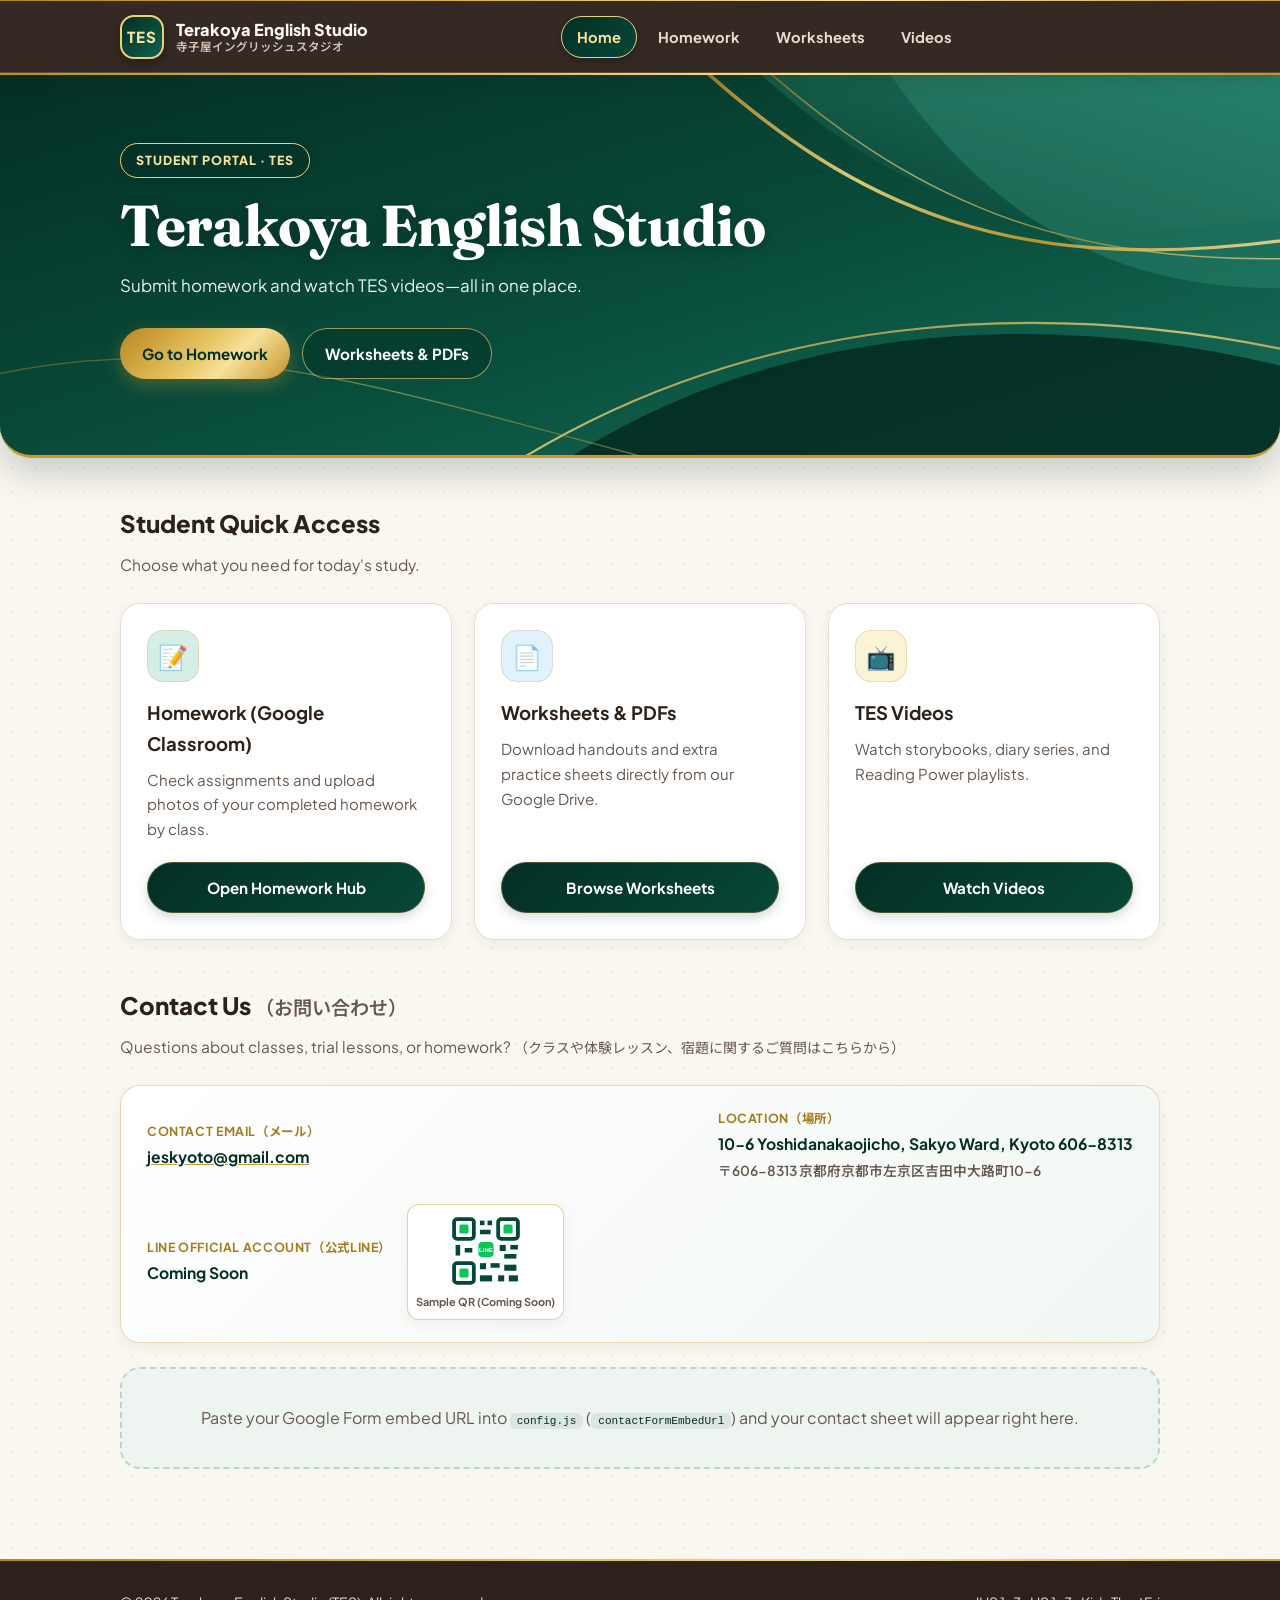
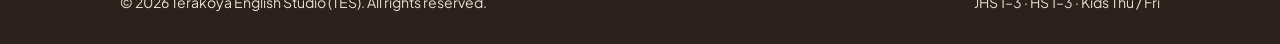
==== index.html @ d281a978 "Unified English main + Japanese subtitle layout" ====
<!DOCTYPE html>
<html lang="en">
<head>
  <meta charset="UTF-8">
  <meta name="viewport" content="width=device-width, initial-scale=1.0">
  <title>Terakoya English Studio (TES) — Student Portal</title>
  <link rel="preconnect" href="https://fonts.googleapis.com">
  <link rel="preconnect" href="https://fonts.gstatic.com" crossorigin>
  <link href="https://fonts.googleapis.com/css2?family=Fraunces:opsz,wght@9..144,600;9..144,700;9..144,800&family=Noto+Sans+JP:wght@400;600;700;800&family=Plus+Jakarta+Sans:wght@400;600;700;800&display=swap" rel="stylesheet">
  <link rel="stylesheet" href="styles.css">
</head>
<body>

  <header class="site-header">
    <div class="container nav-inner">
      <a href="index.html" class="brand">
        <span class="brand-badge">TES</span>
        <span class="brand-text">
          <span class="brand-name">Terakoya English Studio</span>
          <span class="brand-sub">寺子屋イングリッシュスタジオ</span>
        </span>
      </a>

      <nav class="nav-links" id="nav-links">
        <a href="index.html" class="nav-link active" data-i18n="nav_home">Home</a>
        <a href="homework.html" class="nav-link" data-i18n="nav_homework">Homework</a>
        <a href="worksheets.html" class="nav-link" data-i18n="nav_worksheets">Worksheets</a>
        <a href="videos.html" class="nav-link" data-i18n="nav_videos">Videos</a>
      </nav>

      <div class="nav-actions">
        <button id="menu-btn" class="menu-btn" type="button" aria-label="Menu">☰</button>
      </div>
    </div>
  </header>

  <main>
    <section class="hero">
      <div class="container">
        <div class="hero-inner">
          <span class="hero-pill" data-i18n="hero_pill">STUDENT PORTAL · TES</span>
          <h1 data-i18n="hero_title">Terakoya English Studio</h1>
          <p data-i18n="hero_sub">Submit homework and watch TES videos—all in one place.</p>
          <div class="hero-cta-group">
            <a href="homework.html" class="btn btn-primary" data-i18n="hero_cta_hw">Go to Homework</a>
            <a href="worksheets.html" class="btn btn-outline-light" data-i18n="hero_cta_ws">Worksheets &amp; PDFs</a>
          </div>
        </div>
      </div>
    </section>

    <section class="section">
      <div class="container">
        <h2 class="section-title" data-i18n="portal_title">Student Quick Access</h2>
        <p class="section-sub" data-i18n="portal_sub">Choose what you need for today's study.</p>

        <div class="grid-3">
          <article class="card card-hover">
            <div>
              <div class="card-icon">📝</div>
              <h3 data-i18n="card_hw_title">Homework (Google Classroom)</h3>
              <p data-i18n="card_hw_desc">Check assignments and upload photos of your completed homework by class.</p>
            </div>
            <a href="homework.html" class="btn btn-navy" data-i18n="card_hw_btn">Open Homework Hub</a>
          </article>

          <article class="card card-hover">
            <div>
              <div class="card-icon">📄</div>
              <h3 data-i18n="card_ws_title">Worksheets &amp; PDFs</h3>
              <p data-i18n="card_ws_desc">Download handouts and extra practice sheets directly from our Google Drive.</p>
            </div>
            <a href="worksheets.html" class="btn btn-navy" data-i18n="card_ws_btn">Browse Worksheets</a>
          </article>

          <article class="card card-hover">
            <div>
              <div class="card-icon">📺</div>
              <h3>TES Videos</h3>
              <p>Watch storybooks, diary series, and Reading Power playlists.</p>
            </div>
            <a href="videos.html" class="btn btn-navy">Watch Videos</a>
          </article>
        </div>
      </div>
    </section>

    <section class="section" id="contact" style="padding-top: 0;">
      <div class="container">
        <h2 class="section-title">Contact Us <span style="font-size:0.8em;font-weight:600;color:var(--text-muted);">（お問い合わせ）</span></h2>
        <p class="section-sub">Questions about classes, trial lessons, or homework? <span style="font-size:0.9em;">（クラスや体験レッスン、宿題に関するご質問はこちらから）</span></p>

        <div class="info-strip" style="margin-bottom: 24px;">
          <div class="info-item">
            <strong>Contact Email（メール）</strong>
            <span id="school-email">—</span>
          </div>
          <div class="info-item">
            <strong>Location（場所）</strong>
            <div id="school-location">—</div>
          </div>
          <div class="info-item info-line-item">
            <div>
              <strong>LINE Official Account（公式LINE）</strong>
              <div id="school-line-wrap"></div>
            </div>
            <div id="line-qr-wrap"></div>
          </div>
        </div>

        <div id="contact-form-wrap"></div>
      </div>
    </section>
  </main>

  <footer class="site-footer">
    <div class="container footer-inner">
      <span data-i18n="footer_copy">© Terakoya English Studio (TES).</span>
      <span>JHS 1–3 · HS 1–3 · Kids Thu / Fri</span>
    </div>
  </footer>

  <script src="config.js"></script>
  <script src="app.js"></script>
</body>
</html>
---- styles.css ----
:root {
  --bg: #faf7f0;
  --surface: #ffffff;
  --surface-alt: #eef5f1;
  --emerald-deep: #042f25;
  --emerald: #074738;
  --emerald-mid: #0d624e;
  --jade: #2d8a72;
  --accent: #0f765d;
  --accent-hover: #074738;
  --accent-soft: #d5efe7;
  --gold-dark: #a67c1e;
  --gold: #c99a2e;
  --gold-bright: #ecd078;
  --gold-soft: #fbf3d5;
  --gold-gradient: linear-gradient(135deg, #b8861e 0%, #e8c766 48%, #f6e29c 65%, #c49226 100%);
  --line-green: #06c755;
  --espresso: #2c211b;
  --espresso-mid: #4a3a31;
  --text: #2c211b;
  --text-muted: #66584e;
  --border: #e6ddd0;
  --radius: 20px;
  --radius-sm: 12px;
  --shadow-sm: 0 4px 14px rgba(4, 47, 37, 0.06);
  --shadow-md: 0 12px 28px rgba(4, 47, 37, 0.12);
  --max-w: 1080px;
}

*,
*::before,
*::after {
  box-sizing: border-box;
}

html {
  scroll-behavior: smooth;
}

body {
  margin: 0;
  font-family: "Plus Jakarta Sans", "Noto Sans JP", -apple-system, BlinkMacSystemFont, "Segoe UI", sans-serif;
  background-color: var(--bg);
  background-image: radial-gradient(rgba(13, 98, 78, 0.07) 1px, transparent 1px);
  background-size: 24px 24px;
  color: var(--text);
  line-height: 1.65;
  -webkit-font-smoothing: antialiased;
}

a {
  color: inherit;
  text-decoration: none;
}

.container {
  width: 100%;
  max-width: var(--max-w);
  margin: 0 auto;
  padding: 0 20px;
}

/* Header & Navigation */
.site-header {
  position: sticky;
  top: 0;
  z-index: 100;
  background: rgba(44, 33, 27, 0.96);
  backdrop-filter: blur(12px);
  border-top: 1px solid rgba(236, 208, 120, 0.28);
  border-bottom: 2px solid transparent;
  border-image: var(--gold-gradient) 1;
  box-shadow: inset 0 -1px 0 rgba(236, 208, 120, 0.22), 0 4px 16px rgba(44, 33, 27, 0.18);
}

.nav-inner {
  display: flex;
  align-items: center;
  justify-content: space-between;
  min-height: 72px;
  gap: 16px;
}

.brand {
  display: flex;
  align-items: center;
  gap: 12px;
  font-weight: 800;
  color: #faf7f0;
}

.brand-badge {
  display: inline-flex;
  align-items: center;
  justify-content: center;
  width: 44px;
  height: 44px;
  border-radius: 14px;
  background: linear-gradient(135deg, var(--emerald-deep) 0%, var(--emerald-mid) 100%);
  border: 2px solid var(--gold-bright);
  color: #f6e29c;
  font-size: 0.95rem;
  letter-spacing: 0.05em;
  box-shadow: 0 4px 12px rgba(0, 0, 0, 0.28);
}

.brand-text {
  display: flex;
  flex-direction: column;
  line-height: 1.15;
}

.brand-name {
  font-size: 1.02rem;
  color: #faf7f0;
}

.brand-sub {
  font-size: 0.72rem;
  font-weight: 600;
  color: #d6c8b8;
}

.nav-links {
  display: flex;
  align-items: center;
  gap: 6px;
}

.nav-link {
  padding: 8px 15px;
  border-radius: 999px;
  font-size: 0.92rem;
  font-weight: 700;
  color: #e6ddd0;
  transition: background 0.15s, color 0.15s;
}

.nav-link:hover {
  background: rgba(236, 208, 120, 0.16);
  color: #f6e29c;
}

.nav-link.active {
  background: linear-gradient(135deg, var(--emerald-deep) 0%, var(--emerald) 100%);
  color: #f6e29c;
  border: 1px solid var(--gold-bright);
  box-shadow: 0 3px 10px rgba(0, 0, 0, 0.25);
}

.nav-actions {
  display: flex;
  align-items: center;
  gap: 10px;
}

.lang-toggle {
  display: inline-flex;
  align-items: center;
  gap: 6px;
  padding: 8px 14px;
  border-radius: 999px;
  border: 1.5px solid rgba(236, 208, 120, 0.6);
  background: rgba(255, 255, 255, 0.08);
  color: #f6e29c;
  font-size: 0.85rem;
  font-weight: 700;
  cursor: pointer;
  transition: all 0.15s;
}

.lang-toggle:hover {
  background: rgba(236, 208, 120, 0.2);
  border-color: var(--gold-bright);
  color: #ffffff;
}

.menu-btn {
  display: none;
  background: rgba(255, 255, 255, 0.08);
  border: 1.5px solid rgba(236, 208, 120, 0.5);
  border-radius: 12px;
  padding: 7px 11px;
  font-size: 1.1rem;
  cursor: pointer;
  color: #faf7f0;
}

/* Mobile Nav Drawer */
@media (max-width: 760px) {
  .menu-btn {
    display: inline-flex;
    align-items: center;
    justify-content: center;
  }

  .nav-links {
    display: none;
    position: absolute;
    top: 72px;
    left: 0;
    right: 0;
    background: var(--espresso);
    border-bottom: 2px solid var(--gold);
    flex-direction: column;
    align-items: stretch;
    padding: 14px 20px 20px;
    gap: 8px;
    box-shadow: var(--shadow-md);
  }

  .nav-links.open {
    display: flex;
  }

  .nav-link {
    padding: 12px 16px;
    font-size: 1rem;
    border-radius: 12px;
  }
}

/* Hero Section — Layered Deep Emerald, Jade & Flowing Gold Ribbons */
.hero {
  position: relative;
  overflow: hidden;
  background-color: var(--emerald-deep);
  background-image: url("data:image/svg+xml,%3Csvg xmlns='http://www.w3.org/2000/svg' viewBox='0 0 1440 520' preserveAspectRatio='none'%3E%3Cdefs%3E%3ClinearGradient id='g1' x1='0%25' y1='0%25' x2='100%25' y2='100%25'%3E%3Cstop offset='0%25' stop-color='%23042f25'/%3E%3Cstop offset='55%25' stop-color='%23094d3c'/%3E%3Cstop offset='100%25' stop-color='%2316705a'/%3E%3C/linearGradient%3E%3ClinearGradient id='g2' x1='0%25' y1='100%25' x2='100%25' y2='0%25'%3E%3Cstop offset='0%25' stop-color='%23063b2f'/%3E%3Cstop offset='100%25' stop-color='%23288870'/%3E%3C/linearGradient%3E%3ClinearGradient id='gold' x1='0%25' y1='0%25' x2='100%25' y2='100%25'%3E%3Cstop offset='0%25' stop-color='%23a67c1e'/%3E%3Cstop offset='45%25' stop-color='%23f2d67c'/%3E%3Cstop offset='75%25' stop-color='%23c99a2e'/%3E%3Cstop offset='100%25' stop-color='%23f6e5a8'/%3E%3C/linearGradient%3E%3C/defs%3E%3Crect width='1440' height='520' fill='url(%23g1)'/%3E%3Cpath d='M820,-40 C980,140 1120,260 1480,190 L1480,-40 Z' fill='url(%23g2)' opacity='0.88'/%3E%3Cpath d='M980,-40 C1080,150 1220,310 1480,290 L1480,-40 Z' fill='%232d8a72' opacity='0.45'/%3E%3Cpath d='M620,540 C860,340 1180,310 1480,410 L1480,540 Z' fill='%2303241c' opacity='0.78'/%3E%3Cpath d='M780,-20 C960,180 1140,285 1480,220' fill='none' stroke='url(%23gold)' stroke-width='4.5' opacity='0.9'/%3E%3Cpath d='M850,-20 C1020,165 1190,265 1480,250' fill='none' stroke='url(%23gold)' stroke-width='2' opacity='0.7'/%3E%3Cpath d='M580,530 C840,335 1160,295 1480,385' fill='none' stroke='url(%23gold)' stroke-width='3' opacity='0.8'/%3E%3Cpath d='M-40,420 C240,330 480,450 780,540' fill='none' stroke='url(%23gold)' stroke-width='1.8' opacity='0.45'/%3E%3C/svg%3E");
  background-size: cover;
  background-position: center;
  color: #fff;
  padding: 68px 0 76px;
  border-bottom-left-radius: 32px;
  border-bottom-right-radius: 32px;
  border-bottom: 3px solid var(--gold);
  box-shadow: 0 14px 36px rgba(4, 47, 37, 0.22);
}

.hero-inner {
  position: relative;
  z-index: 1;
  max-width: 720px;
}

.hero-pill {
  display: inline-block;
  padding: 6px 15px;
  border-radius: 999px;
  background: rgba(4, 47, 37, 0.55);
  border: 1.5px solid var(--gold-bright);
  color: #f6e29c;
  font-size: 0.78rem;
  font-weight: 800;
  letter-spacing: 0.08em;
  margin-bottom: 16px;
  box-shadow: 0 2px 10px rgba(0, 0, 0, 0.15);
}

.hero h1 {
  margin: 0 0 14px;
  font-family: "Fraunces", "Noto Sans JP", Georgia, serif;
  font-size: clamp(2.35rem, 5.2vw, 3.6rem);
  line-height: 1.12;
  font-weight: 700;
  letter-spacing: -0.015em;
  text-shadow: 0 2px 14px rgba(0, 0, 0, 0.25);
}

.hero p {
  margin: 0 0 28px;
  color: rgba(255, 255, 255, 0.92);
  font-size: 1.06rem;
}

.hero-cta-group {
  display: flex;
  flex-wrap: wrap;
  gap: 12px;
}

/* Page Header (Subpages) */
.page-header {
  position: relative;
  overflow: hidden;
  background-color: var(--emerald-deep);
  background-image: url("data:image/svg+xml,%3Csvg xmlns='http://www.w3.org/2000/svg' viewBox='0 0 1440 260' preserveAspectRatio='none'%3E%3Cdefs%3E%3ClinearGradient id='pg1' x1='0%25' y1='0%25' x2='100%25' y2='100%25'%3E%3Cstop offset='0%25' stop-color='%23042f25'/%3E%3Cstop offset='60%25' stop-color='%23094d3c'/%3E%3Cstop offset='100%25' stop-color='%2316705a'/%3E%3C/linearGradient%3E%3ClinearGradient id='pgold' x1='0%25' y1='0%25' x2='100%25' y2='100%25'%3E%3Cstop offset='0%25' stop-color='%23a67c1e'/%3E%3Cstop offset='50%25' stop-color='%23f2d67c'/%3E%3Cstop offset='100%25' stop-color='%23c99a2e'/%3E%3C/linearGradient%3E%3C/defs%3E%3Crect width='1440' height='260' fill='url(%23pg1)'/%3E%3Cpath d='M920,-20 C1060,90 1220,160 1480,120 L1480,-20 Z' fill='%232d8a72' opacity='0.4'/%3E%3Cpath d='M880,-20 C1040,100 1210,175 1480,140' fill='none' stroke='url(%23pgold)' stroke-width='3.5' opacity='0.85'/%3E%3Cpath d='M940,-20 C1100,90 1260,150 1480,165' fill='none' stroke='url(%23pgold)' stroke-width='1.5' opacity='0.6'/%3E%3C/svg%3E");
  background-size: cover;
  background-position: center;
  color: #fff;
  padding: 42px 0 46px;
  border-bottom-left-radius: 26px;
  border-bottom-right-radius: 26px;
  border-bottom: 3px solid var(--gold);
}

.page-header h1 {
  margin: 0 0 6px;
  font-family: "Fraunces", "Noto Sans JP", Georgia, serif;
  font-size: clamp(1.6rem, 3.2vw, 2.25rem);
  font-weight: 700;
}

.page-header p {
  margin: 0;
  color: rgba(255, 255, 255, 0.88);
  font-size: 0.98rem;
}

/* Buttons */
.btn {
  display: inline-flex;
  align-items: center;
  justify-content: center;
  gap: 8px;
  padding: 12px 22px;
  border-radius: 999px;
  font-weight: 700;
  font-size: 0.95rem;
  border: none;
  cursor: pointer;
  transition: transform 0.15s, background 0.15s, box-shadow 0.15s;
}

.btn:hover {
  transform: translateY(-1px);
}

.btn:active {
  transform: translateY(1px);
}

.btn-primary {
  background: var(--gold-gradient);
  color: var(--emerald-deep);
  box-shadow: 0 6px 18px rgba(201, 154, 46, 0.35);
}

.btn-primary:hover {
  filter: brightness(1.04);
  box-shadow: 0 8px 22px rgba(201, 154, 46, 0.45);
}

.btn-outline-light {
  background: rgba(4, 47, 37, 0.45);
  color: #fff;
  border: 1.5px solid rgba(236, 208, 120, 0.65);
}

.btn-outline-light:hover {
  background: rgba(236, 208, 120, 0.18);
}

.btn-navy {
  background: linear-gradient(135deg, var(--emerald-deep) 0%, var(--emerald) 100%);
  color: #fff;
  border: 1px solid rgba(201, 154, 46, 0.35);
  box-shadow: 0 4px 12px rgba(4, 47, 37, 0.18);
}

.btn-navy:hover {
  background: linear-gradient(135deg, var(--emerald) 0%, var(--emerald-mid) 100%);
}

.btn-line {
  background: var(--line-green);
  color: #fff;
}

.btn-sm {
  padding: 9px 16px;
  font-size: 0.88rem;
}

/* Sections & Grids */
.section {
  padding: 46px 0;
}

.section-title {
  margin: 0 0 8px;
  font-size: 1.5rem;
  font-weight: 800;
  color: var(--espresso);
}

.section-sub {
  margin: 0 0 26px;
  color: var(--text-muted);
  font-size: 0.97rem;
}

.grid-3 {
  display: grid;
  grid-template-columns: repeat(3, 1fr);
  gap: 22px;
}

.grid-2 {
  display: grid;
  grid-template-columns: repeat(2, 1fr);
  gap: 22px;
}

@media (max-width: 820px) {
  .grid-3 {
    grid-template-columns: 1fr;
  }
  .grid-2 {
    grid-template-columns: 1fr;
  }
}

/* Cards */
.card {
  min-width: 0;
  background: var(--surface);
  border: 1.5px solid var(--border);
  border-radius: var(--radius);
  padding: 26px;
  box-shadow: var(--shadow-sm);
  display: flex;
  flex-direction: column;
  justify-content: space-between;
  transition: transform 0.2s ease, box-shadow 0.2s ease, border-color 0.2s ease;
}

.card-hover:hover {
  transform: translateY(-4px);
  box-shadow: var(--shadow-md);
  border-color: var(--gold);
}

.card-icon {
  display: inline-flex;
  align-items: center;
  justify-content: center;
  width: 52px;
  height: 52px;
  border-radius: 16px;
  background: var(--accent-soft);
  border: 1px solid rgba(201, 154, 46, 0.25);
  color: var(--emerald-deep);
  font-size: 1.5rem;
  margin-bottom: 16px;
}

.grid-3 .card:nth-child(2) .card-icon {
  background: #e0f2fe;
}

.grid-3 .card:nth-child(3) .card-icon {
  background: var(--gold-soft);
}

.card h3 {
  margin: 0 0 8px;
  font-size: 1.16rem;
  color: var(--espresso);
}

.card p {
  margin: 0 0 20px;
  color: var(--text-muted);
  font-size: 0.94rem;
}

.badge {
  display: inline-block;
  padding: 5px 12px;
  border-radius: 999px;
  font-size: 0.74rem;
  font-weight: 800;
  letter-spacing: 0.04em;
  background: var(--surface-alt);
  color: var(--emerald-deep);
  margin-bottom: 12px;
  width: fit-content;
}

.badge-jhs { background: #d5efe7; color: #064e3b; }
.badge-hs { background: #e0f2fe; color: #0369a1; }
.badge-kids { background: #fbf3d5; color: #92600a; border: 1px solid rgba(201, 154, 46, 0.35); }
.badge-stories { background: #dcfce7; color: #166534; }
.badge-diaries { background: #fef3c7; color: #92400e; }
.badge-reading-power { background: #e0f2fe; color: #0369a1; }

/* Filter Pills */
.filter-bar {
  display: flex;
  flex-wrap: wrap;
  gap: 8px;
  margin-bottom: 26px;
}

.filter-btn {
  padding: 9px 18px;
  border-radius: 999px;
  border: 1.5px solid var(--border);
  background: var(--surface);
  color: var(--text-muted);
  font-weight: 700;
  font-size: 0.88rem;
  cursor: pointer;
  transition: all 0.15s;
}

.filter-btn:hover {
  border-color: var(--gold);
  color: var(--emerald-deep);
  background: var(--gold-soft);
}

.filter-btn.active {
  background: linear-gradient(135deg, var(--emerald-deep) 0%, var(--emerald) 100%);
  border-color: var(--gold);
  color: #f6e29c;
  box-shadow: 0 4px 10px rgba(4, 47, 37, 0.2);
}

/* Info Box / Guide */
.guide-box {
  background: var(--surface);
  border: 1.5px solid var(--border);
  border-left: 6px solid var(--gold);
  border-radius: var(--radius);
  padding: 28px;
  margin-top: 34px;
  box-shadow: var(--shadow-sm);
}

.guide-steps {
  display: grid;
  grid-template-columns: repeat(3, 1fr);
  gap: 18px;
  margin-top: 18px;
}

@media (max-width: 760px) {
  .guide-steps {
    grid-template-columns: 1fr;
  }
}

.step-item {
  background: var(--bg);
  border: 1px solid var(--border);
  padding: 18px;
  border-radius: var(--radius-sm);
}

.step-num {
  display: inline-flex;
  align-items: center;
  justify-content: center;
  width: 30px;
  height: 30px;
  border-radius: 50%;
  background: var(--gold-gradient);
  color: var(--emerald-deep);
  font-size: 0.85rem;
  font-weight: 800;
  margin-bottom: 10px;
}

.step-item h4 {
  margin: 0 0 6px;
  font-size: 0.98rem;
  color: var(--espresso);
}

.step-item p {
  margin: 0;
  font-size: 0.88rem;
  color: var(--text-muted);
}

/* Embeds (Drive, YouTube, Forms) */
.embed-frame-wrap {
  background: var(--surface);
  border: 1.5px solid var(--border);
  border-radius: var(--radius);
  overflow: hidden;
  box-shadow: var(--shadow-sm);
}

.drive-iframe {
  width: 100%;
  height: 460px;
  border: 0;
  display: block;
}

.video-ratio {
  position: relative;
  width: 100%;
  padding-top: 56.25%;
  background: var(--emerald-deep);
  border-radius: var(--radius-sm);
  overflow: hidden;
  border: 1px solid rgba(201, 154, 46, 0.3);
}

.video-ratio iframe {
  position: absolute;
  inset: 0;
  width: 100%;
  height: 100%;
  border: 0;
}

.video-controls {
  display: flex;
  flex-wrap: wrap;
  align-items: center;
  justify-content: space-between;
  gap: 10px;
  margin-top: 12px;
  padding-top: 12px;
  border-top: 1px solid var(--border);
}

.episode-jump {
  display: inline-flex;
  align-items: center;
  gap: 8px;
  font-size: 0.85rem;
  font-weight: 700;
  color: var(--espresso);
  min-width: 0;
  max-width: 100%;
  flex: 1 1 200px;
}

.episode-select {
  min-width: 0;
  max-width: 100%;
  width: 100%;
  text-overflow: ellipsis;
  padding: 6px 12px;
  border-radius: 999px;
  border: 1.5px solid var(--gold);
  background: var(--bg);
  color: var(--emerald-deep);
  font-family: inherit;
  font-size: 0.85rem;
  font-weight: 700;
  cursor: pointer;
}

.yt-playlist-link {
  font-size: 0.84rem;
  font-weight: 700;
  color: var(--emerald);
  text-decoration: underline;
  text-decoration-color: var(--gold);
}

.yt-playlist-link:hover {
  color: var(--gold-dark);
}

.form-iframe {
  width: 100%;
  min-height: 620px;
  border: 0;
  display: block;
}

.setup-placeholder {
  padding: 36px 24px;
  text-align: center;
  background: var(--surface-alt);
  border: 2px dashed #b9d8c4;
  border-radius: var(--radius);
  color: var(--text-muted);
}

.setup-placeholder code {
  background: rgba(4, 47, 37, 0.08);
  padding: 2px 7px;
  border-radius: 6px;
  font-size: 0.85em;
  color: var(--emerald-deep);
}

/* Info Bar */
.info-strip {
  display: flex;
  flex-wrap: wrap;
  gap: 20px;
  justify-content: space-between;
  align-items: center;
  background: linear-gradient(135deg, #ffffff 0%, #f1f7f3 100%);
  border: 1.5px solid rgba(201, 154, 46, 0.35);
  border-radius: var(--radius);
  padding: 22px 26px;
  box-shadow: var(--shadow-sm);
}

.info-item strong {
  display: block;
  font-size: 0.78rem;
  color: var(--gold-dark);
  text-transform: uppercase;
  letter-spacing: 0.05em;
  margin-bottom: 2px;
}

.info-item span {
  font-weight: 700;
  color: var(--emerald-deep);
  font-size: 0.98rem;
}

.info-line-item {
  display: flex;
  align-items: center;
  gap: 16px;
}

.qr-box {
  display: inline-flex;
  flex-direction: column;
  align-items: center;
  gap: 4px;
  padding: 8px;
  background: #ffffff;
  border: 1.5px solid rgba(201, 154, 46, 0.45);
  border-radius: 12px;
  box-shadow: var(--shadow-sm);
}

.qr-box img {
  width: 76px;
  height: 76px;
  display: block;
  border-radius: 6px;
}

.qr-caption {
  font-size: 0.68rem !important;
  font-weight: 700;
  color: var(--text-muted) !important;
  white-space: nowrap;
}

/* Footer */
.site-footer {
  border-top: 2px solid transparent;
  border-image: var(--gold-gradient) 1;
  background: var(--espresso);
  padding: 30px 0;
  margin-top: 44px;
  color: #e6ddd0;
  font-size: 0.88rem;
}

.footer-inner {
  display: flex;
  flex-wrap: wrap;
  justify-content: space-between;
  align-items: center;
  gap: 12px;
}
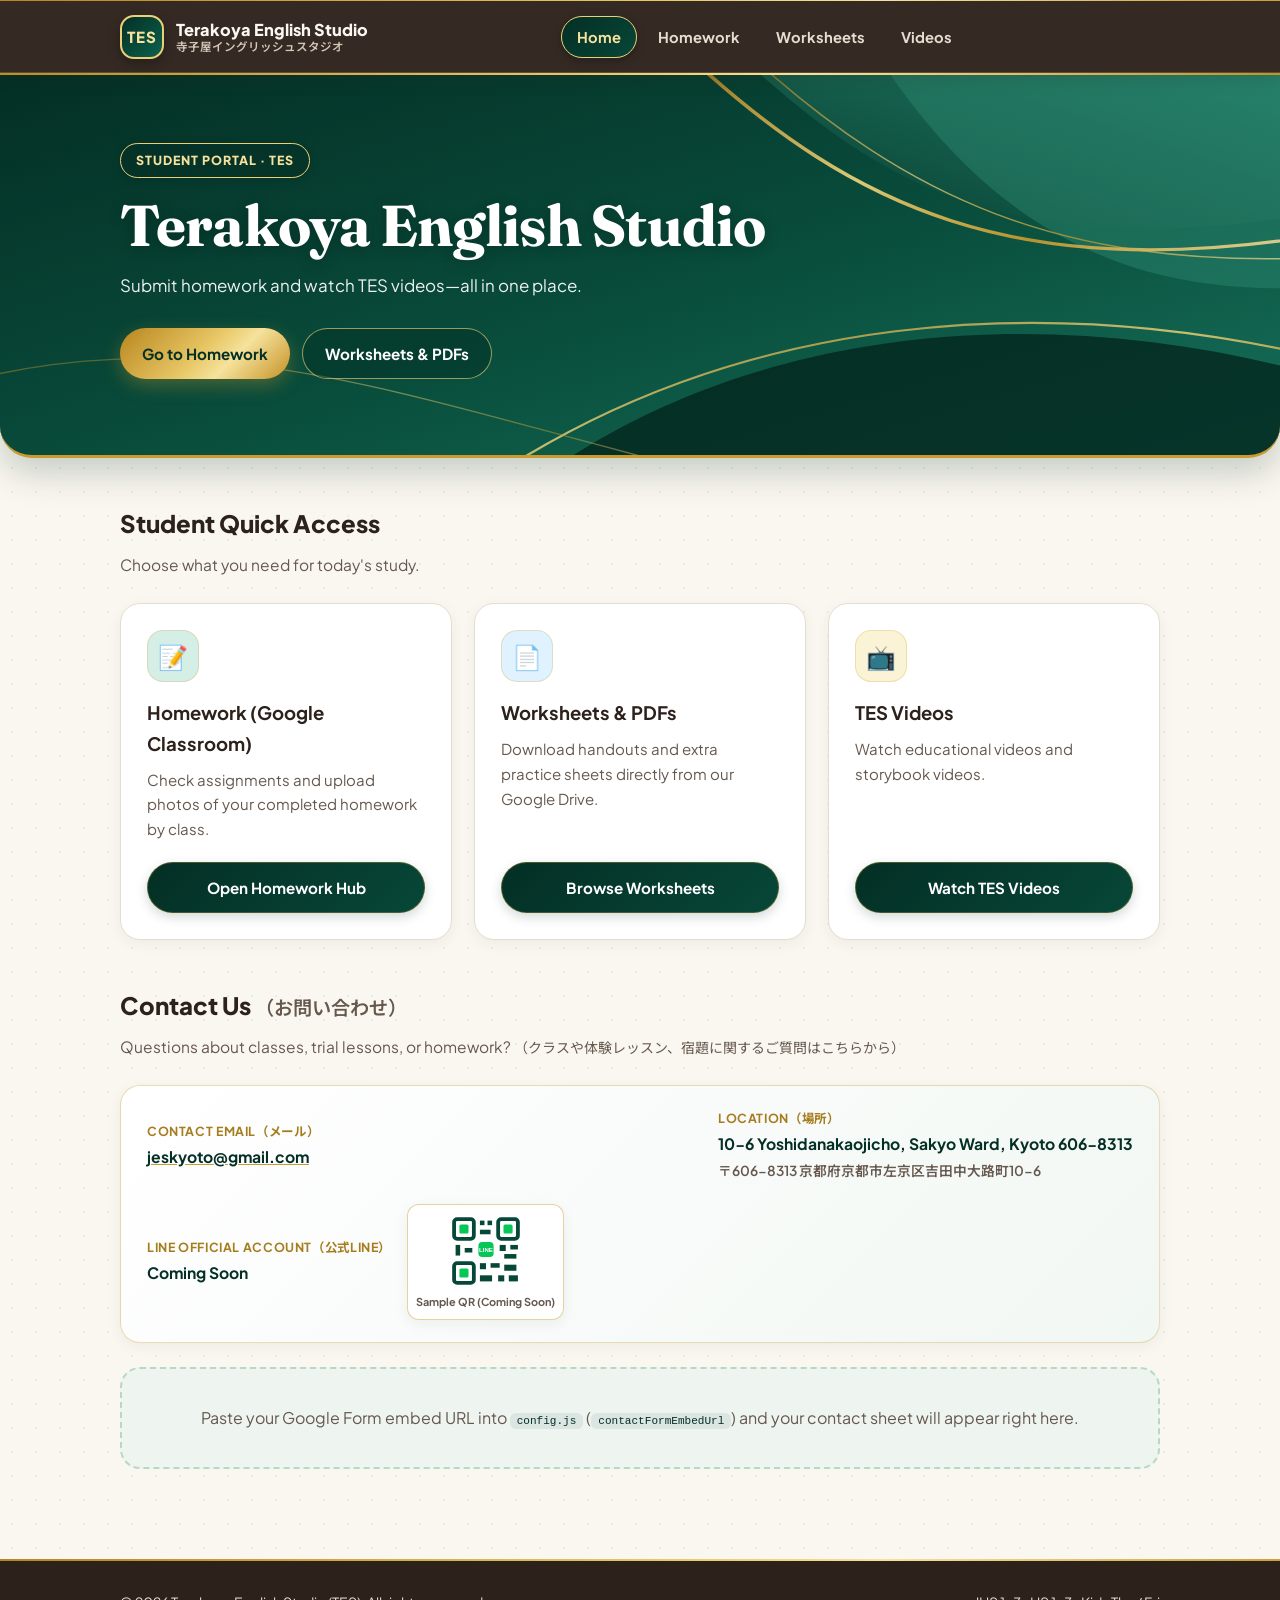
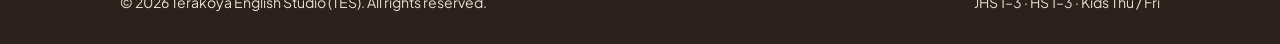
==== commit 87b03120: "Update TES Videos card text" ====
--- a/index.html
+++ b/index.html
@@ -77,9 +77,9 @@
             <div>
               <div class="card-icon">📺</div>
               <h3>TES Videos</h3>
-              <p>Watch storybooks, diary series, and Reading Power playlists.</p>
+              <p>Watch educational videos and storybook videos.</p>
             </div>
-            <a href="videos.html" class="btn btn-navy">Watch Videos</a>
+            <a href="videos.html" class="btn btn-navy">Watch TES Videos</a>
           </article>
         </div>
       </div>
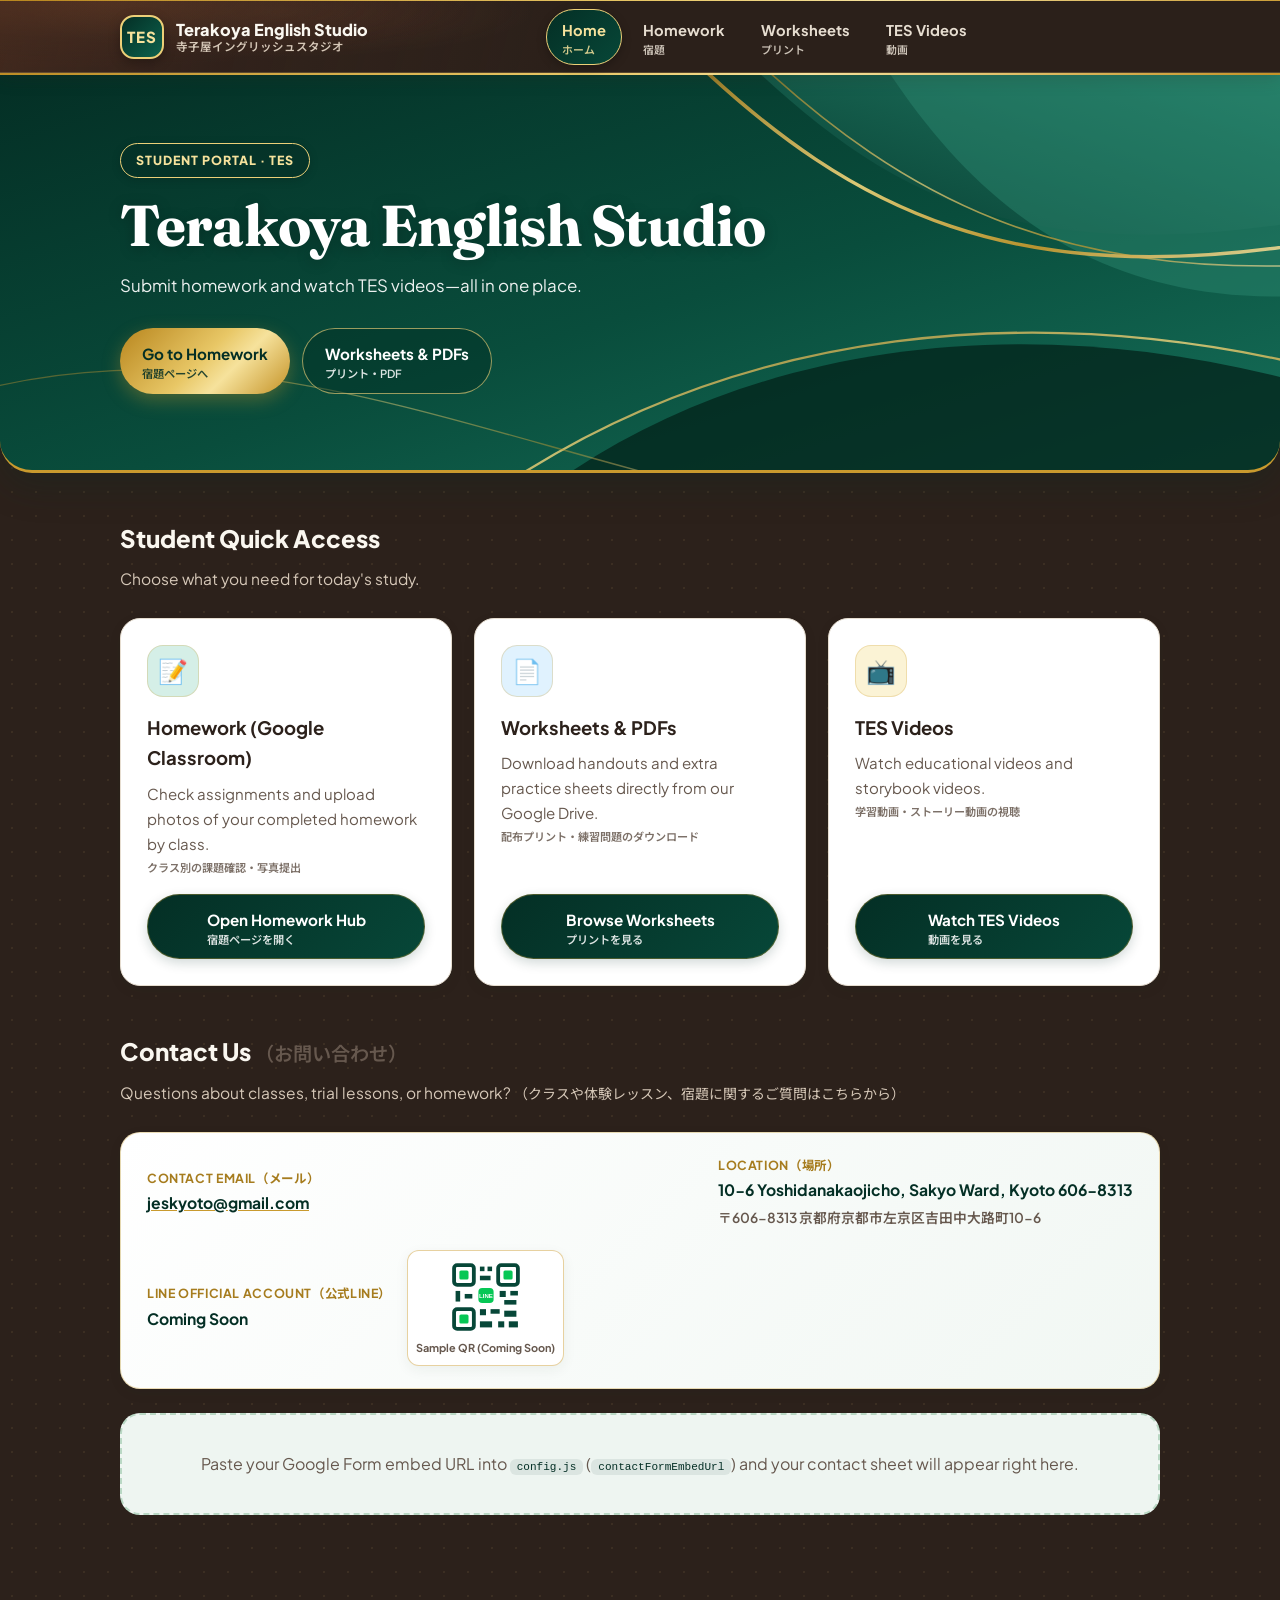
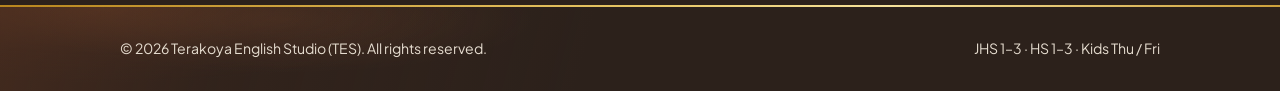
==== commit d283de30: "Add Japanese subtext to navigation and buttons" ====
--- a/index.html
+++ b/index.html
@@ -22,10 +22,10 @@
       </a>
 
       <nav class="nav-links" id="nav-links">
-        <a href="index.html" class="nav-link active" data-i18n="nav_home">Home</a>
-        <a href="homework.html" class="nav-link" data-i18n="nav_homework">Homework</a>
-        <a href="worksheets.html" class="nav-link" data-i18n="nav_worksheets">Worksheets</a>
-        <a href="videos.html" class="nav-link" data-i18n="nav_videos">Videos</a>
+        <a href="index.html" class="nav-link active">Home <span class="ja-sub">ホーム</span></a>
+        <a href="homework.html" class="nav-link">Homework <span class="ja-sub">宿題</span></a>
+        <a href="worksheets.html" class="nav-link">Worksheets <span class="ja-sub">プリント</span></a>
+        <a href="videos.html" class="nav-link">TES Videos <span class="ja-sub">動画</span></a>
       </nav>
 
       <div class="nav-actions">
@@ -42,8 +42,8 @@
           <h1 data-i18n="hero_title">Terakoya English Studio</h1>
           <p data-i18n="hero_sub">Submit homework and watch TES videos—all in one place.</p>
           <div class="hero-cta-group">
-            <a href="homework.html" class="btn btn-primary" data-i18n="hero_cta_hw">Go to Homework</a>
-            <a href="worksheets.html" class="btn btn-outline-light" data-i18n="hero_cta_ws">Worksheets &amp; PDFs</a>
+            <a href="homework.html" class="btn btn-primary"><span>Go to Homework<span class="ja-sub">宿題ページへ</span></span></a>
+            <a href="worksheets.html" class="btn btn-outline-light"><span>Worksheets &amp; PDFs<span class="ja-sub">プリント・PDF</span></span></a>
           </div>
         </div>
       </div>
@@ -58,28 +58,28 @@
           <article class="card card-hover">
             <div>
               <div class="card-icon">📝</div>
-              <h3 data-i18n="card_hw_title">Homework (Google Classroom)</h3>
-              <p data-i18n="card_hw_desc">Check assignments and upload photos of your completed homework by class.</p>
+              <h3>Homework (Google Classroom)</h3>
+              <p>Check assignments and upload photos of your completed homework by class.<span class="ja-sub" style="margin-top:4px;">クラス別の課題確認・写真提出</span></p>
             </div>
-            <a href="homework.html" class="btn btn-navy" data-i18n="card_hw_btn">Open Homework Hub</a>
+            <a href="homework.html" class="btn btn-navy"><span>Open Homework Hub<span class="ja-sub">宿題ページを開く</span></span></a>
           </article>
 
           <article class="card card-hover">
             <div>
               <div class="card-icon">📄</div>
-              <h3 data-i18n="card_ws_title">Worksheets &amp; PDFs</h3>
-              <p data-i18n="card_ws_desc">Download handouts and extra practice sheets directly from our Google Drive.</p>
+              <h3>Worksheets &amp; PDFs</h3>
+              <p>Download handouts and extra practice sheets directly from our Google Drive.<span class="ja-sub" style="margin-top:4px;">配布プリント・練習問題のダウンロード</span></p>
             </div>
-            <a href="worksheets.html" class="btn btn-navy" data-i18n="card_ws_btn">Browse Worksheets</a>
+            <a href="worksheets.html" class="btn btn-navy"><span>Browse Worksheets<span class="ja-sub">プリントを見る</span></span></a>
           </article>
 
           <article class="card card-hover">
             <div>
               <div class="card-icon">📺</div>
               <h3>TES Videos</h3>
-              <p>Watch educational videos and storybook videos.</p>
+              <p>Watch educational videos and storybook videos.<span class="ja-sub" style="margin-top:4px;">学習動画・ストーリー動画の視聴</span></p>
             </div>
-            <a href="videos.html" class="btn btn-navy">Watch TES Videos</a>
+            <a href="videos.html" class="btn btn-navy"><span>Watch TES Videos<span class="ja-sub">動画を見る</span></span></a>
           </article>
         </div>
       </div>
--- a/styles.css
+++ b/styles.css
@@ -1,5 +1,5 @@
 :root {
-  --bg: #faf7f0;
+  --bg: #2c211b;
   --surface: #ffffff;
   --surface-alt: #eef5f1;
   --emerald-deep: #042f25;
@@ -41,7 +41,7 @@
   margin: 0;
   font-family: "Plus Jakarta Sans", "Noto Sans JP", -apple-system, BlinkMacSystemFont, "Segoe UI", sans-serif;
   background-color: var(--bg);
-  background-image: radial-gradient(rgba(13, 98, 78, 0.07) 1px, transparent 1px);
+  background-image: radial-gradient(rgba(236, 208, 120, 0.08) 1px, transparent 1px);
   background-size: 24px 24px;
   color: var(--text);
   line-height: 1.65;
@@ -65,7 +65,11 @@
   position: sticky;
   top: 0;
   z-index: 100;
-  background: rgba(44, 33, 27, 0.96);
+  background-color: rgba(44, 33, 27, 0.97);
+  background-image:
+    linear-gradient(105deg, rgba(96, 54, 34, 0.42) 0%, rgba(68, 42, 30, 0.22) 18%, rgba(44, 33, 27, 0) 46%),
+    radial-gradient(ellipse 38% 120% at 8% 0%, rgba(128, 72, 42, 0.38) 0%, rgba(74, 45, 32, 0.18) 45%, rgba(44, 33, 27, 0) 75%),
+    radial-gradient(ellipse 28% 90% at 22% 15%, rgba(145, 86, 52, 0.22) 0%, rgba(44, 33, 27, 0) 70%);
   backdrop-filter: blur(12px);
   border-top: 1px solid rgba(236, 208, 120, 0.28);
   border-bottom: 2px solid transparent;
@@ -371,6 +375,18 @@
   font-size: 0.88rem;
 }
 
+.ja-sub {
+  display: block;
+  font-size: 0.74em;
+  font-weight: 600;
+  opacity: 0.86;
+  line-height: 1.2;
+}
+
+.btn .ja-sub {
+  margin-top: 1px;
+}
+
 /* Sections & Grids */
 .section {
   padding: 46px 0;
@@ -380,12 +396,12 @@
   margin: 0 0 8px;
   font-size: 1.5rem;
   font-weight: 800;
-  color: var(--espresso);
+  color: #faf7f0;
 }
 
 .section-sub {
   margin: 0 0 26px;
-  color: var(--text-muted);
+  color: #d6c8b8;
   font-size: 0.97rem;
 }
 
@@ -541,8 +557,12 @@
   }
 }
 
+.guide-box .section-title {
+  color: var(--espresso);
+}
+
 .step-item {
-  background: var(--bg);
+  background: #faf7f0;
   border: 1px solid var(--border);
   padding: 18px;
   border-radius: var(--radius-sm);
@@ -639,7 +659,7 @@
   padding: 6px 12px;
   border-radius: 999px;
   border: 1.5px solid var(--gold);
-  background: var(--bg);
+  background: #faf7f0;
   color: var(--emerald-deep);
   font-family: inherit;
   font-size: 0.85rem;
@@ -748,7 +768,11 @@
 .site-footer {
   border-top: 2px solid transparent;
   border-image: var(--gold-gradient) 1;
-  background: var(--espresso);
+  background-color: var(--espresso);
+  background-image:
+    linear-gradient(105deg, rgba(96, 54, 34, 0.42) 0%, rgba(68, 42, 30, 0.22) 18%, rgba(44, 33, 27, 0) 46%),
+    radial-gradient(ellipse 38% 120% at 8% 0%, rgba(128, 72, 42, 0.38) 0%, rgba(74, 45, 32, 0.18) 45%, rgba(44, 33, 27, 0) 75%),
+    radial-gradient(ellipse 28% 90% at 22% 15%, rgba(145, 86, 52, 0.22) 0%, rgba(44, 33, 27, 0) 70%);
   padding: 30px 0;
   margin-top: 44px;
   color: #e6ddd0;
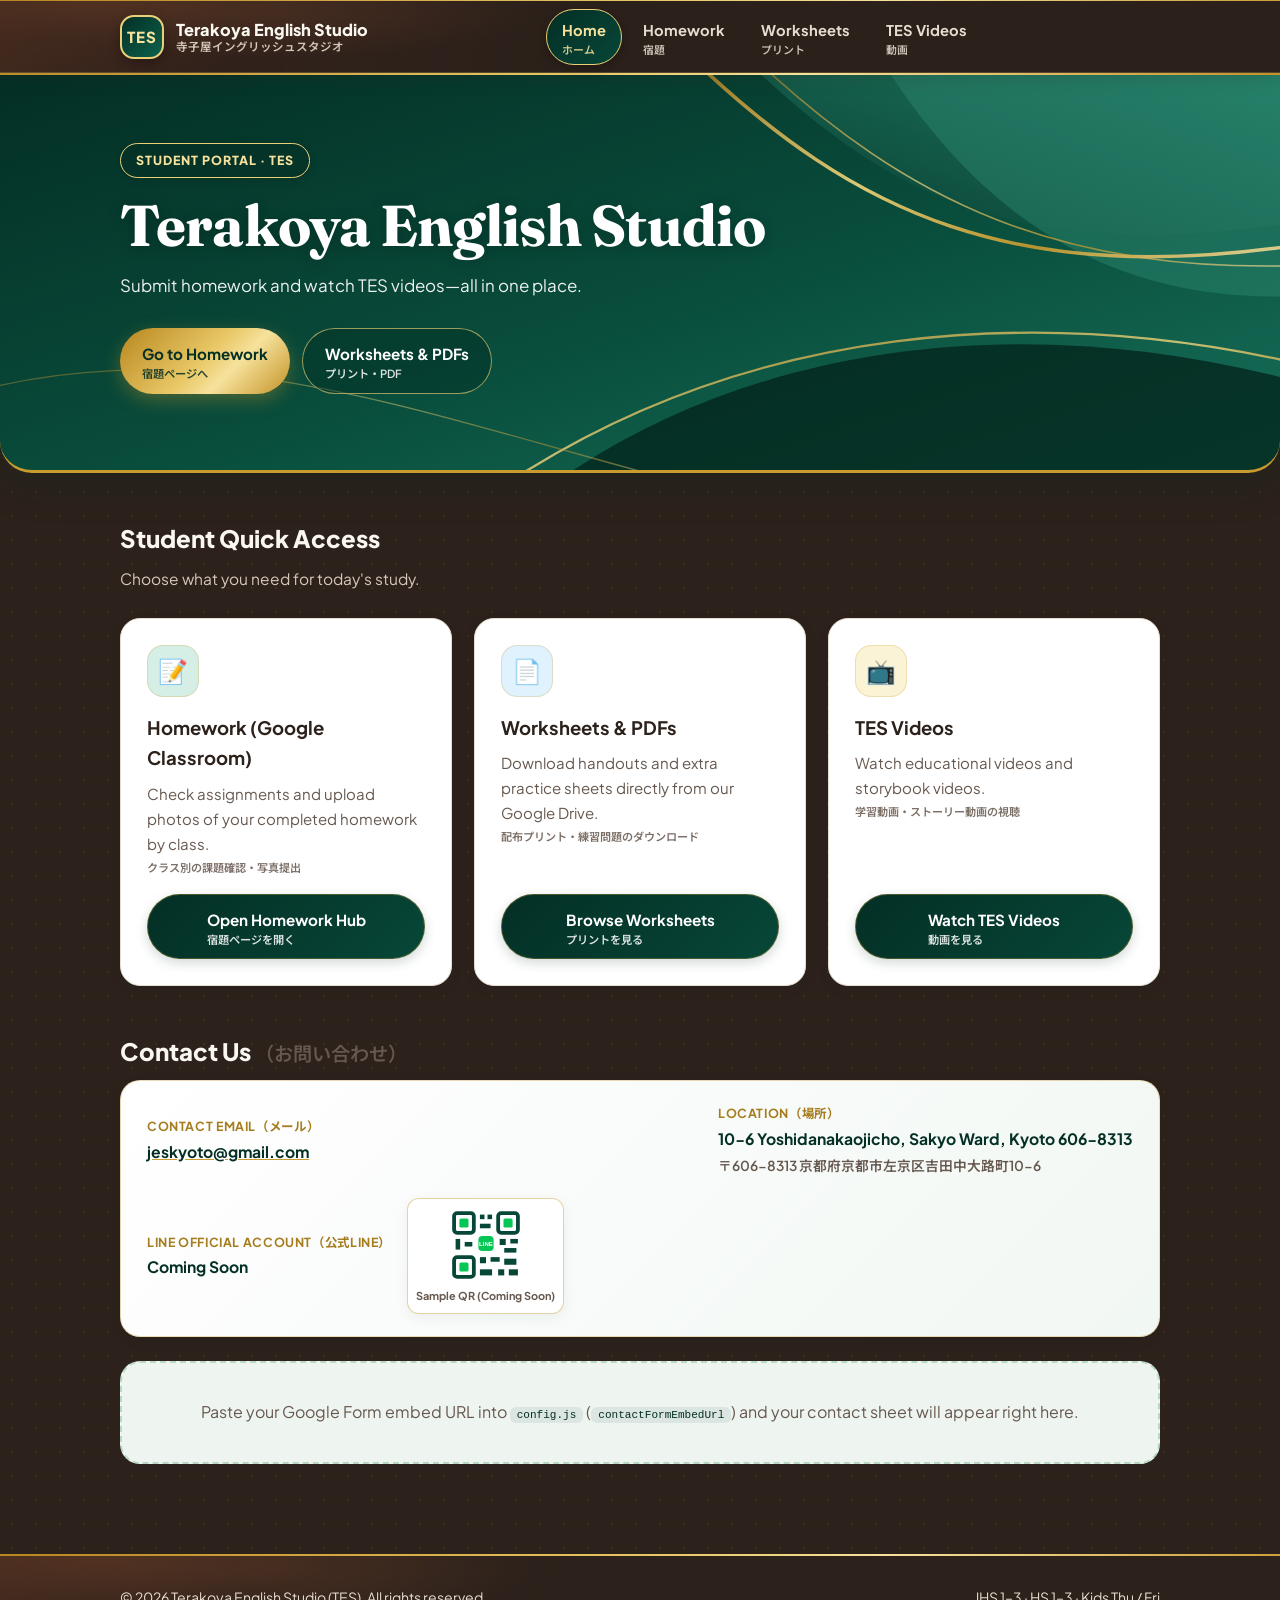
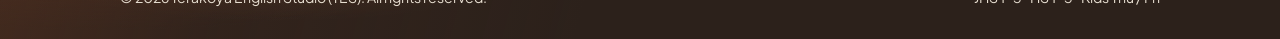
==== commit 57891144: "Remove Contact Us subtitle line" ====
--- a/index.html
+++ b/index.html
@@ -88,7 +88,6 @@
     <section class="section" id="contact" style="padding-top: 0;">
       <div class="container">
         <h2 class="section-title">Contact Us <span style="font-size:0.8em;font-weight:600;color:var(--text-muted);">（お問い合わせ）</span></h2>
-        <p class="section-sub">Questions about classes, trial lessons, or homework? <span style="font-size:0.9em;">（クラスや体験レッスン、宿題に関するご質問はこちらから）</span></p>
 
         <div class="info-strip" style="margin-bottom: 24px;">
           <div class="info-item">
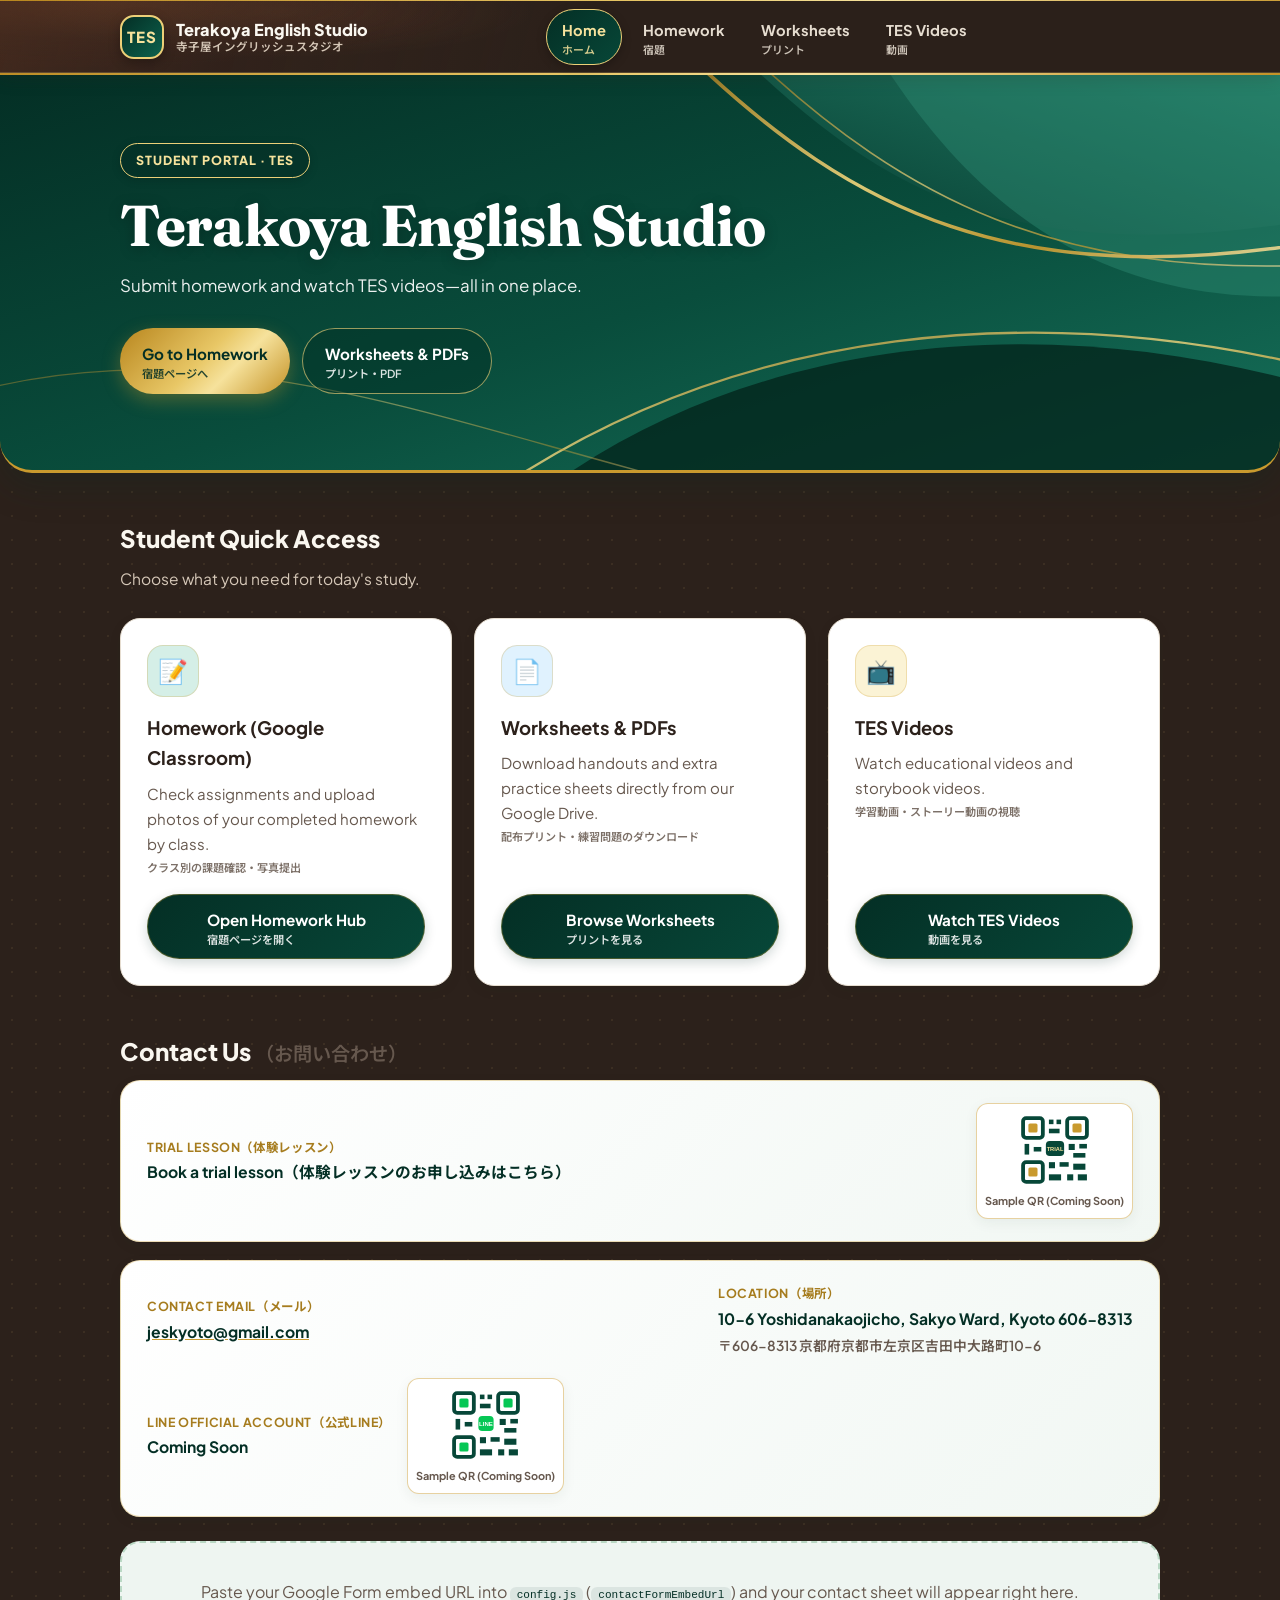
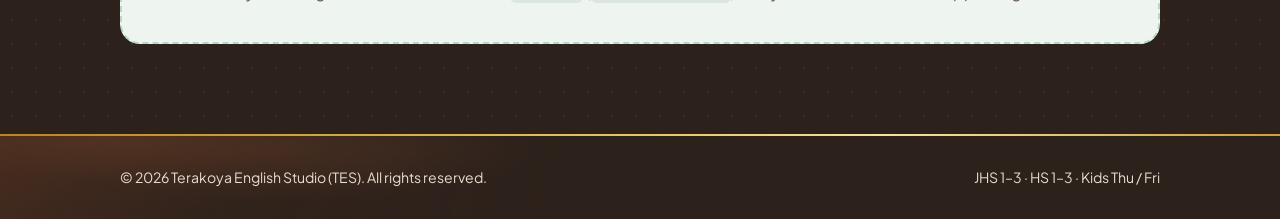
==== commit 6cec8f2f: "Add Trial Lesson section with placeholder QR code" ====
--- a/index.html
+++ b/index.html
@@ -89,6 +89,41 @@
       <div class="container">
         <h2 class="section-title">Contact Us <span style="font-size:0.8em;font-weight:600;color:var(--text-muted);">（お問い合わせ）</span></h2>
 
+        <div class="info-strip" style="margin-bottom: 18px;">
+          <div class="info-item">
+            <strong>Trial Lesson（体験レッスン）</strong>
+            <span>Book a trial lesson（体験レッスンのお申し込みはこちら）</span>
+          </div>
+          <div class="qr-box" title="Sample Trial Lesson QR (Coming Soon)">
+            <svg viewBox="0 0 100 100" width="76" height="76" aria-label="Sample Trial Lesson QR Code">
+              <rect width="100" height="100" rx="8" fill="#ffffff"/>
+              <rect x="8" y="8" width="26" height="26" rx="4" fill="none" stroke="#074738" stroke-width="5"/>
+              <rect x="15" y="15" width="12" height="12" rx="2" fill="#c99a2e"/>
+              <rect x="66" y="8" width="26" height="26" rx="4" fill="none" stroke="#074738" stroke-width="5"/>
+              <rect x="73" y="15" width="12" height="12" rx="2" fill="#c99a2e"/>
+              <rect x="8" y="66" width="26" height="26" rx="4" fill="none" stroke="#074738" stroke-width="5"/>
+              <rect x="15" y="73" width="12" height="12" rx="2" fill="#c99a2e"/>
+              <rect x="42" y="10" width="6" height="6" fill="#074738"/>
+              <rect x="52" y="10" width="6" height="6" fill="#074738"/>
+              <rect x="42" y="22" width="14" height="6" fill="#074738"/>
+              <rect x="10" y="42" width="6" height="14" fill="#074738"/>
+              <rect x="22" y="46" width="10" height="6" fill="#074738"/>
+              <rect x="38" y="38" width="24" height="20" rx="5" fill="#074738"/>
+              <text x="50" y="51" text-anchor="middle" font-size="7.5" font-weight="800" fill="#f6e29c" font-family="sans-serif">TRIAL</text>
+              <rect x="68" y="42" width="8" height="8" fill="#074738"/>
+              <rect x="82" y="42" width="10" height="6" fill="#074738"/>
+              <rect x="74" y="54" width="16" height="6" fill="#074738"/>
+              <rect x="42" y="66" width="8" height="8" fill="#074738"/>
+              <rect x="56" y="66" width="12" height="6" fill="#074738"/>
+              <rect x="74" y="68" width="16" height="8" fill="#074738"/>
+              <rect x="42" y="82" width="16" height="8" fill="#074738"/>
+              <rect x="66" y="82" width="8" height="8" fill="#074738"/>
+              <rect x="80" y="82" width="12" height="8" fill="#074738"/>
+            </svg>
+            <span class="qr-caption">Sample QR (Coming Soon)</span>
+          </div>
+        </div>
+
         <div class="info-strip" style="margin-bottom: 24px;">
           <div class="info-item">
             <strong>Contact Email（メール）</strong>
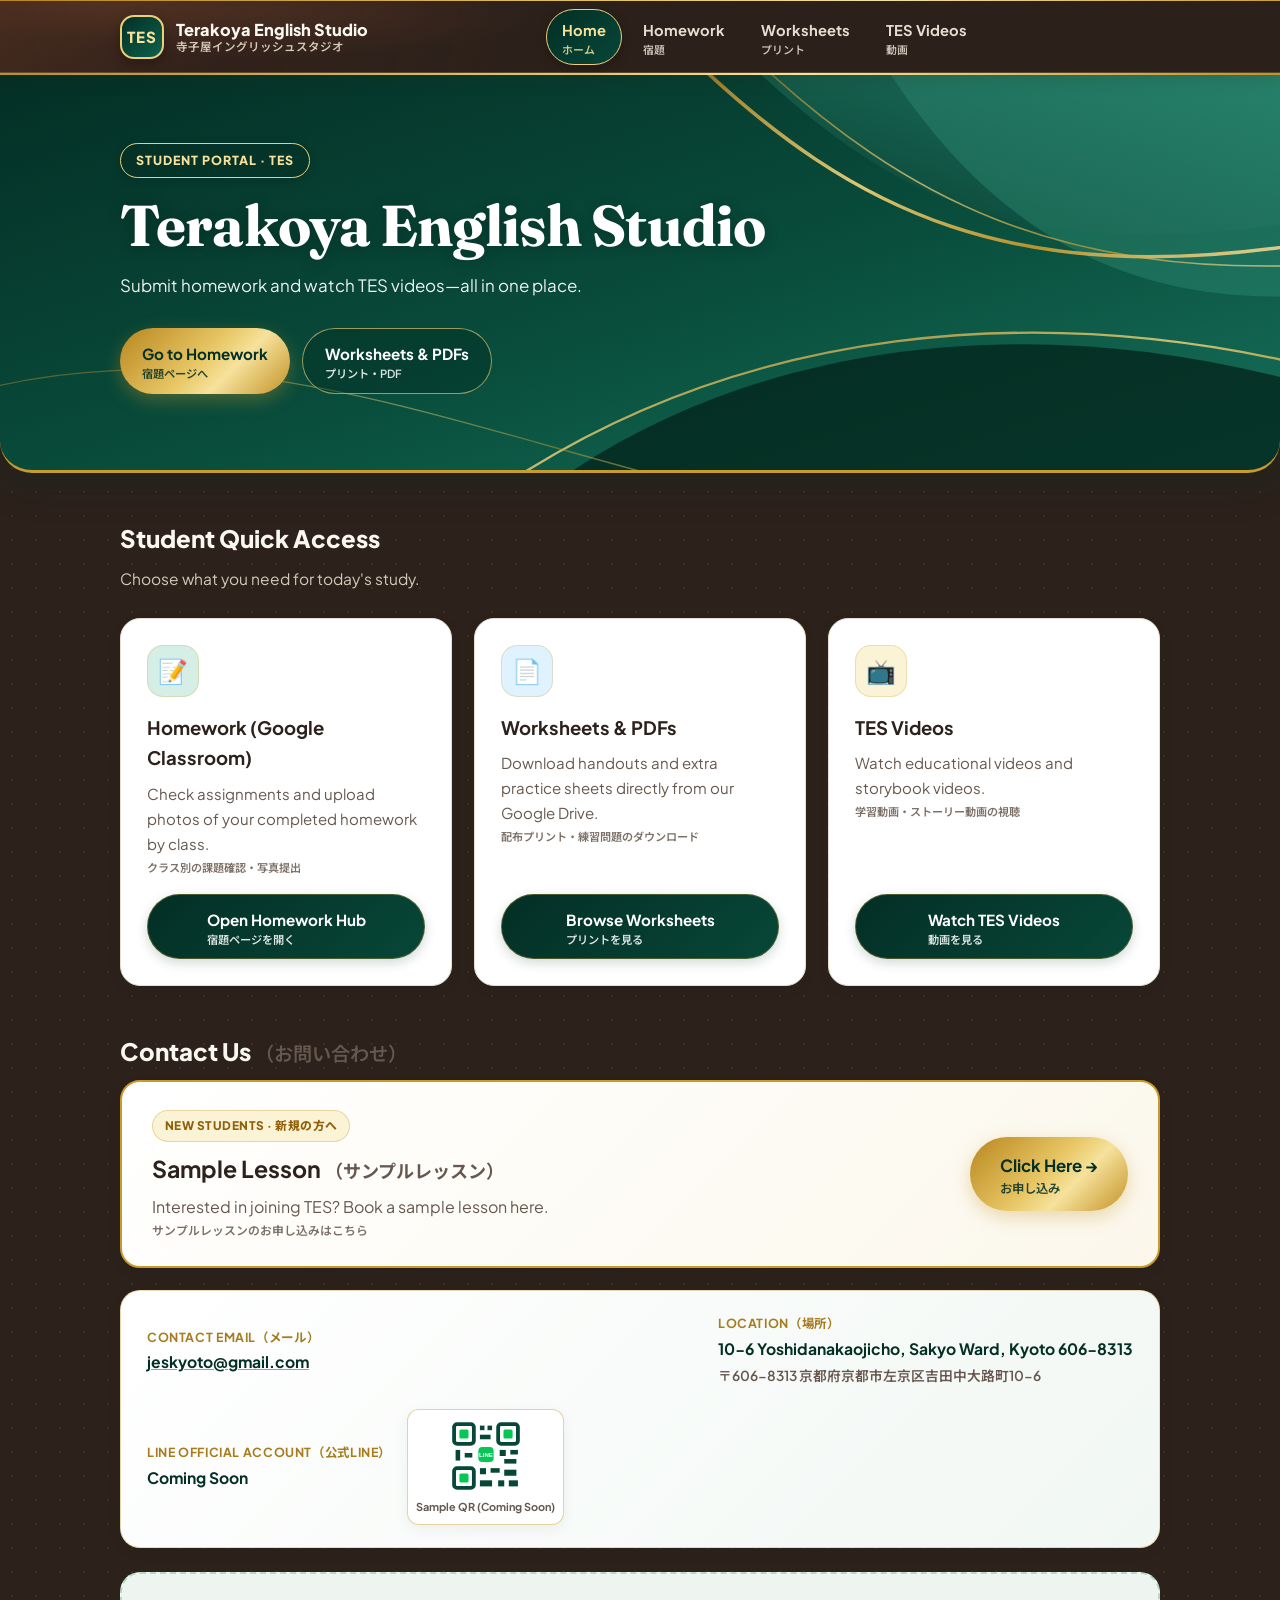
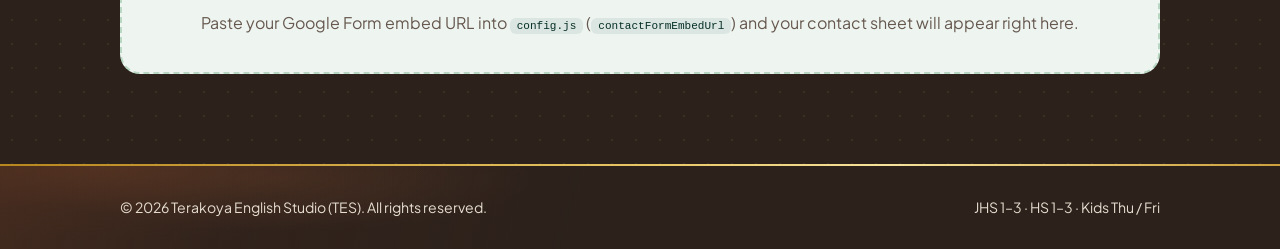
==== commit 8666c16f: "Enlarge Sample Lesson banner with Click Here button" ====
--- a/index.html
+++ b/index.html
@@ -89,39 +89,15 @@
       <div class="container">
         <h2 class="section-title">Contact Us <span style="font-size:0.8em;font-weight:600;color:var(--text-muted);">（お問い合わせ）</span></h2>
 
-        <div class="info-strip" style="margin-bottom: 18px;">
-          <div class="info-item">
-            <strong>Trial Lesson（体験レッスン）</strong>
-            <span>Book a trial lesson（体験レッスンのお申し込みはこちら）</span>
+        <div class="card" style="margin-bottom: 22px; border: 2px solid var(--gold); background: linear-gradient(135deg, #ffffff 0%, #fbf7eb 100%); flex-direction: row; flex-wrap: wrap; align-items: center; justify-content: space-between; gap: 20px; padding: 28px 30px;">
+          <div>
+            <span class="badge badge-kids" style="margin-bottom: 8px;">NEW STUDENTS · 新規の方へ</span>
+            <h3 style="font-size: 1.45rem; margin: 0 0 6px;">Sample Lesson <span style="font-size:0.78em;font-weight:700;color:var(--text-muted);">（サンプルレッスン）</span></h3>
+            <p style="margin: 0; font-size: 1rem;">Interested in joining TES? Book a sample lesson here.<span class="ja-sub" style="margin-top:4px;">サンプルレッスンのお申し込みはこちら</span></p>
           </div>
-          <div class="qr-box" title="Sample Trial Lesson QR (Coming Soon)">
-            <svg viewBox="0 0 100 100" width="76" height="76" aria-label="Sample Trial Lesson QR Code">
-              <rect width="100" height="100" rx="8" fill="#ffffff"/>
-              <rect x="8" y="8" width="26" height="26" rx="4" fill="none" stroke="#074738" stroke-width="5"/>
-              <rect x="15" y="15" width="12" height="12" rx="2" fill="#c99a2e"/>
-              <rect x="66" y="8" width="26" height="26" rx="4" fill="none" stroke="#074738" stroke-width="5"/>
-              <rect x="73" y="15" width="12" height="12" rx="2" fill="#c99a2e"/>
-              <rect x="8" y="66" width="26" height="26" rx="4" fill="none" stroke="#074738" stroke-width="5"/>
-              <rect x="15" y="73" width="12" height="12" rx="2" fill="#c99a2e"/>
-              <rect x="42" y="10" width="6" height="6" fill="#074738"/>
-              <rect x="52" y="10" width="6" height="6" fill="#074738"/>
-              <rect x="42" y="22" width="14" height="6" fill="#074738"/>
-              <rect x="10" y="42" width="6" height="14" fill="#074738"/>
-              <rect x="22" y="46" width="10" height="6" fill="#074738"/>
-              <rect x="38" y="38" width="24" height="20" rx="5" fill="#074738"/>
-              <text x="50" y="51" text-anchor="middle" font-size="7.5" font-weight="800" fill="#f6e29c" font-family="sans-serif">TRIAL</text>
-              <rect x="68" y="42" width="8" height="8" fill="#074738"/>
-              <rect x="82" y="42" width="10" height="6" fill="#074738"/>
-              <rect x="74" y="54" width="16" height="6" fill="#074738"/>
-              <rect x="42" y="66" width="8" height="8" fill="#074738"/>
-              <rect x="56" y="66" width="12" height="6" fill="#074738"/>
-              <rect x="74" y="68" width="16" height="8" fill="#074738"/>
-              <rect x="42" y="82" width="16" height="8" fill="#074738"/>
-              <rect x="66" y="82" width="8" height="8" fill="#074738"/>
-              <rect x="80" y="82" width="12" height="8" fill="#074738"/>
-            </svg>
-            <span class="qr-caption">Sample QR (Coming Soon)</span>
-          </div>
+          <a id="sample-lesson-btn" href="#contact" class="btn btn-primary" style="padding: 15px 30px; font-size: 1.05rem;">
+            <span>Click Here &rarr;<span class="ja-sub">お申し込み</span></span>
+          </a>
         </div>
 
         <div class="info-strip" style="margin-bottom: 24px;">
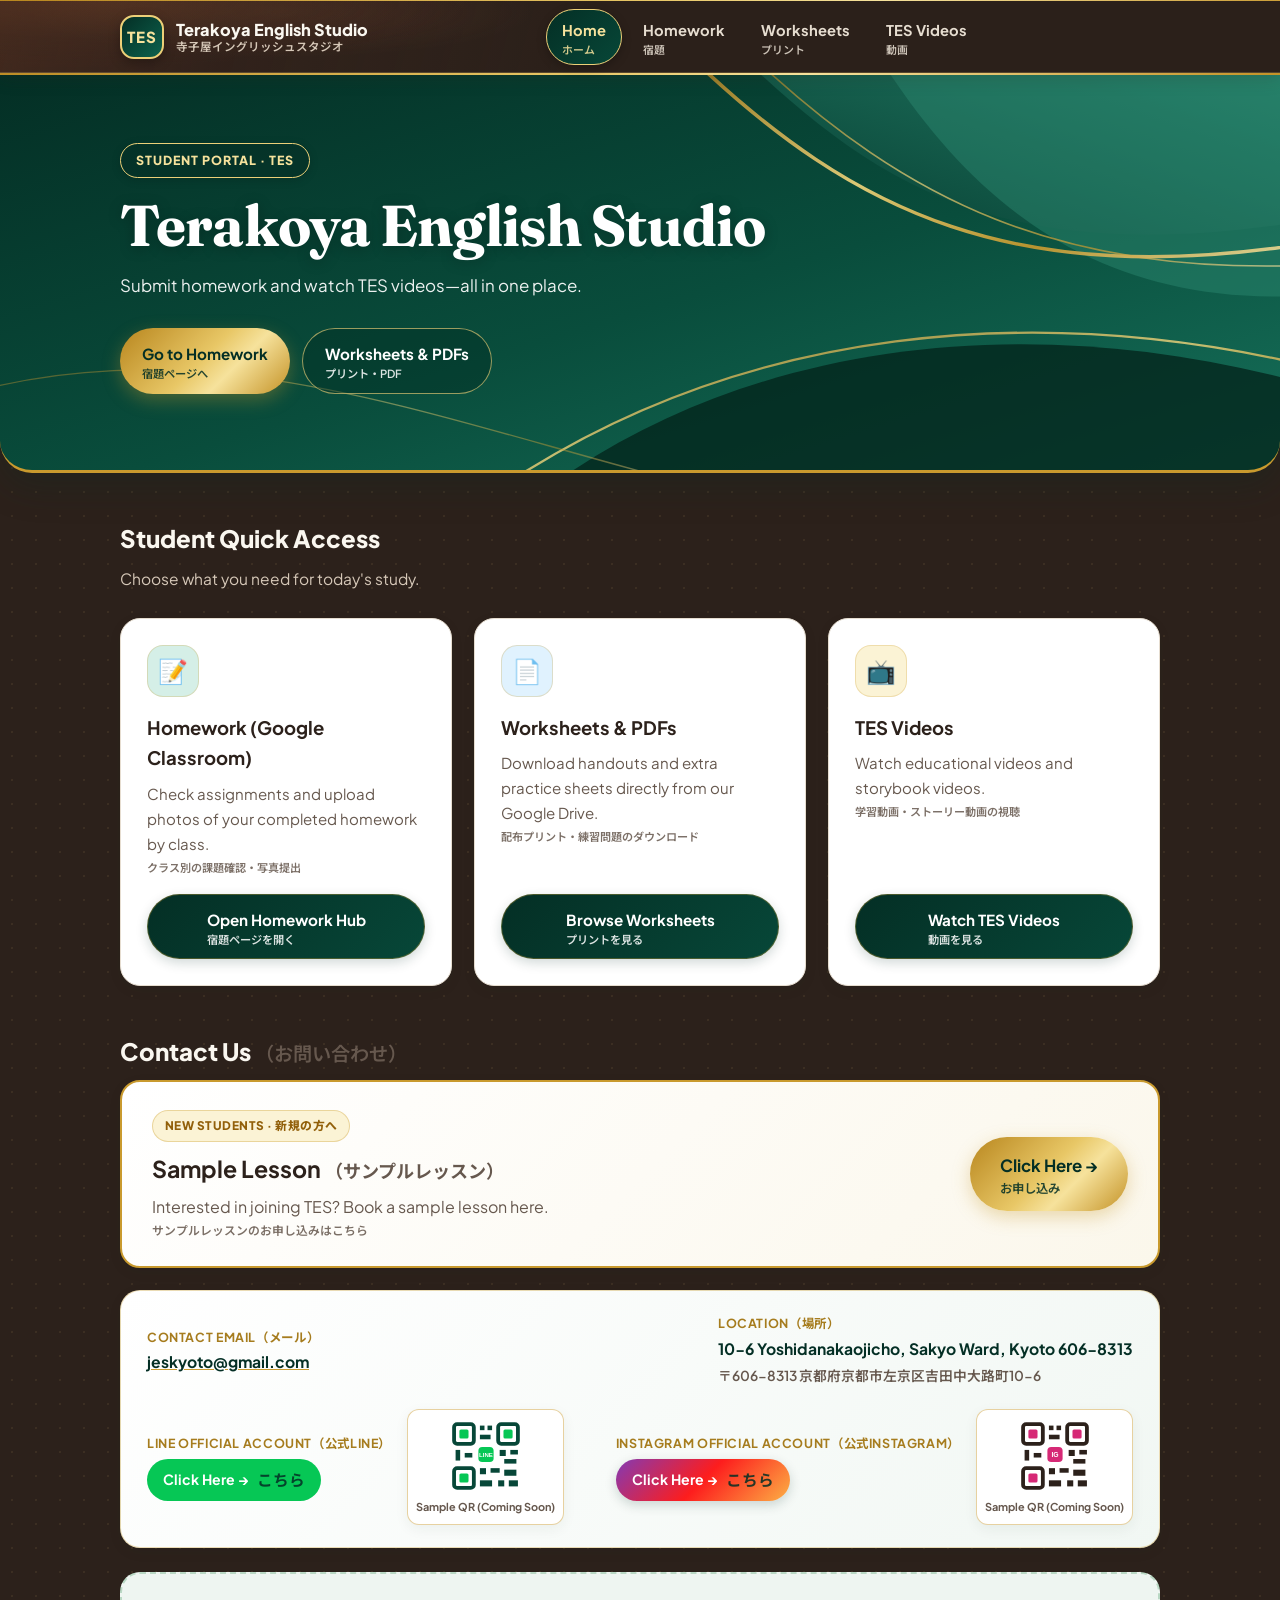
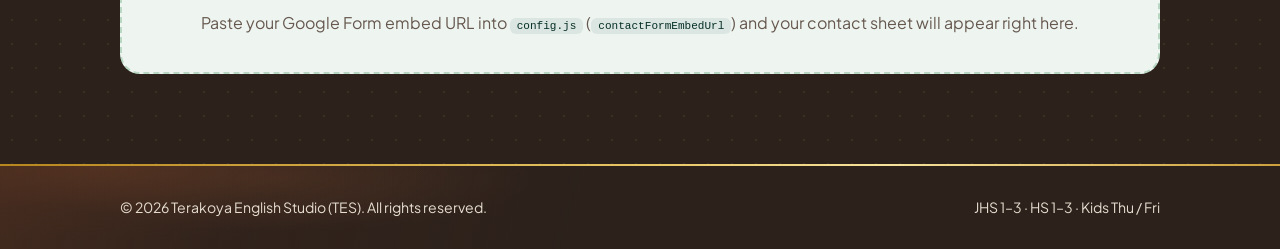
==== commit 6b5b9985: "Add Instagram Official Account with QR and Click Here buttons" ====
--- a/index.html
+++ b/index.html
@@ -112,9 +112,16 @@
           <div class="info-item info-line-item">
             <div>
               <strong>LINE Official Account（公式LINE）</strong>
-              <div id="school-line-wrap"></div>
+              <div id="school-line-wrap" style="margin-top:6px;"></div>
             </div>
             <div id="line-qr-wrap"></div>
+          </div>
+          <div class="info-item info-line-item">
+            <div>
+              <strong>Instagram Official Account（公式Instagram）</strong>
+              <div id="school-ig-wrap" style="margin-top:6px;"></div>
+            </div>
+            <div id="ig-qr-wrap"></div>
           </div>
         </div>
 
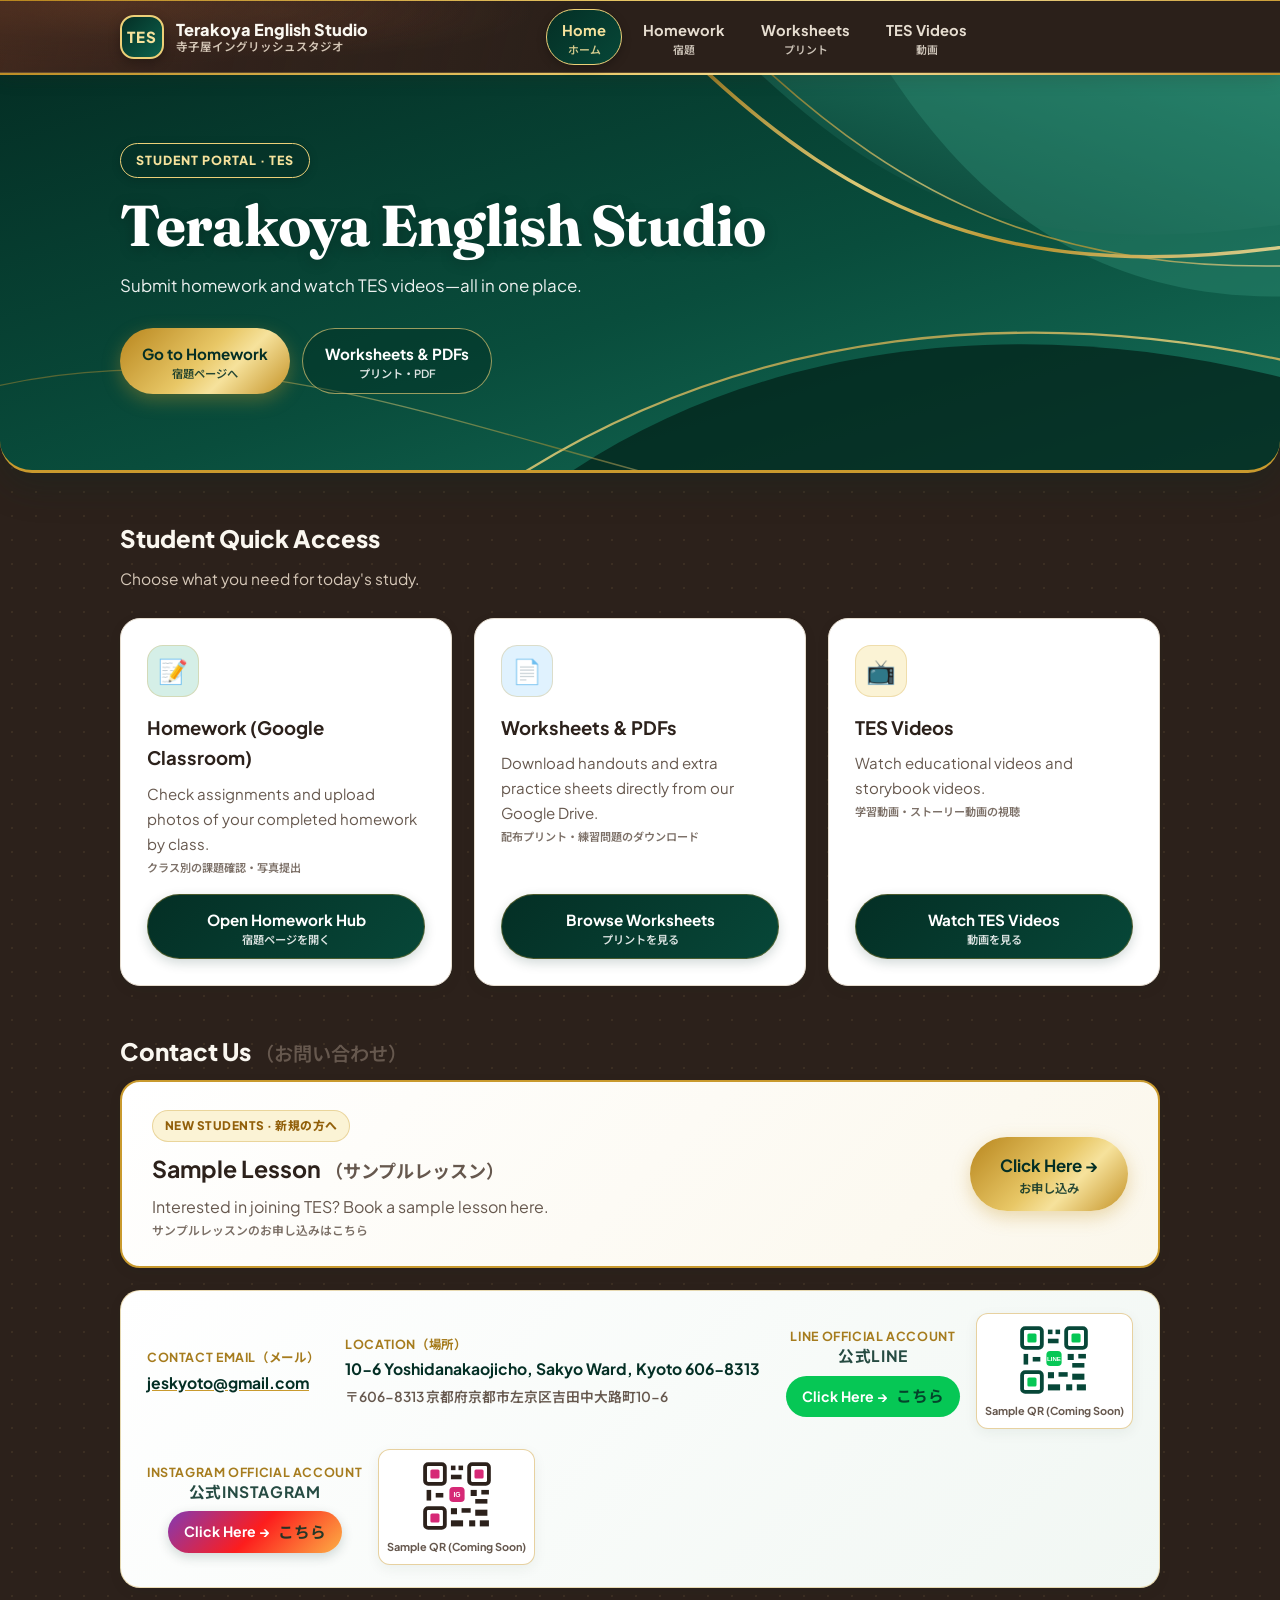
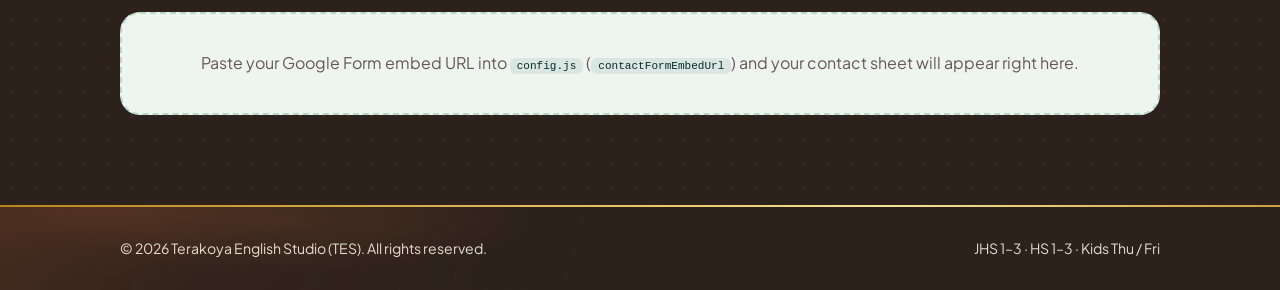
==== commit 9be2b944: "Center Japanese subtext on nav, buttons, and LINE/Instagram blocks" ====
--- a/index.html
+++ b/index.html
@@ -111,15 +111,15 @@
           </div>
           <div class="info-item info-line-item">
             <div>
-              <strong>LINE Official Account（公式LINE）</strong>
-              <div id="school-line-wrap" style="margin-top:6px;"></div>
+              <strong>LINE Official Account<span class="ja-sub">公式LINE</span></strong>
+              <div id="school-line-wrap" style="margin-top:8px;"></div>
             </div>
             <div id="line-qr-wrap"></div>
           </div>
           <div class="info-item info-line-item">
             <div>
-              <strong>Instagram Official Account（公式Instagram）</strong>
-              <div id="school-ig-wrap" style="margin-top:6px;"></div>
+              <strong>Instagram Official Account<span class="ja-sub">公式Instagram</span></strong>
+              <div id="school-ig-wrap" style="margin-top:8px;"></div>
             </div>
             <div id="ig-qr-wrap"></div>
           </div>
--- a/styles.css
+++ b/styles.css
@@ -137,6 +137,7 @@
   font-size: 0.92rem;
   font-weight: 700;
   color: #e6ddd0;
+  text-align: center;
   transition: background 0.15s, color 0.15s;
 }
 
@@ -315,6 +316,7 @@
   display: inline-flex;
   align-items: center;
   justify-content: center;
+  text-align: center;
   gap: 8px;
   padding: 12px 22px;
   border-radius: 999px;
@@ -736,6 +738,13 @@
   display: flex;
   align-items: center;
   gap: 16px;
+}
+
+.info-line-item > div:first-child {
+  display: flex;
+  flex-direction: column;
+  align-items: center;
+  text-align: center;
 }
 
 .qr-box {
